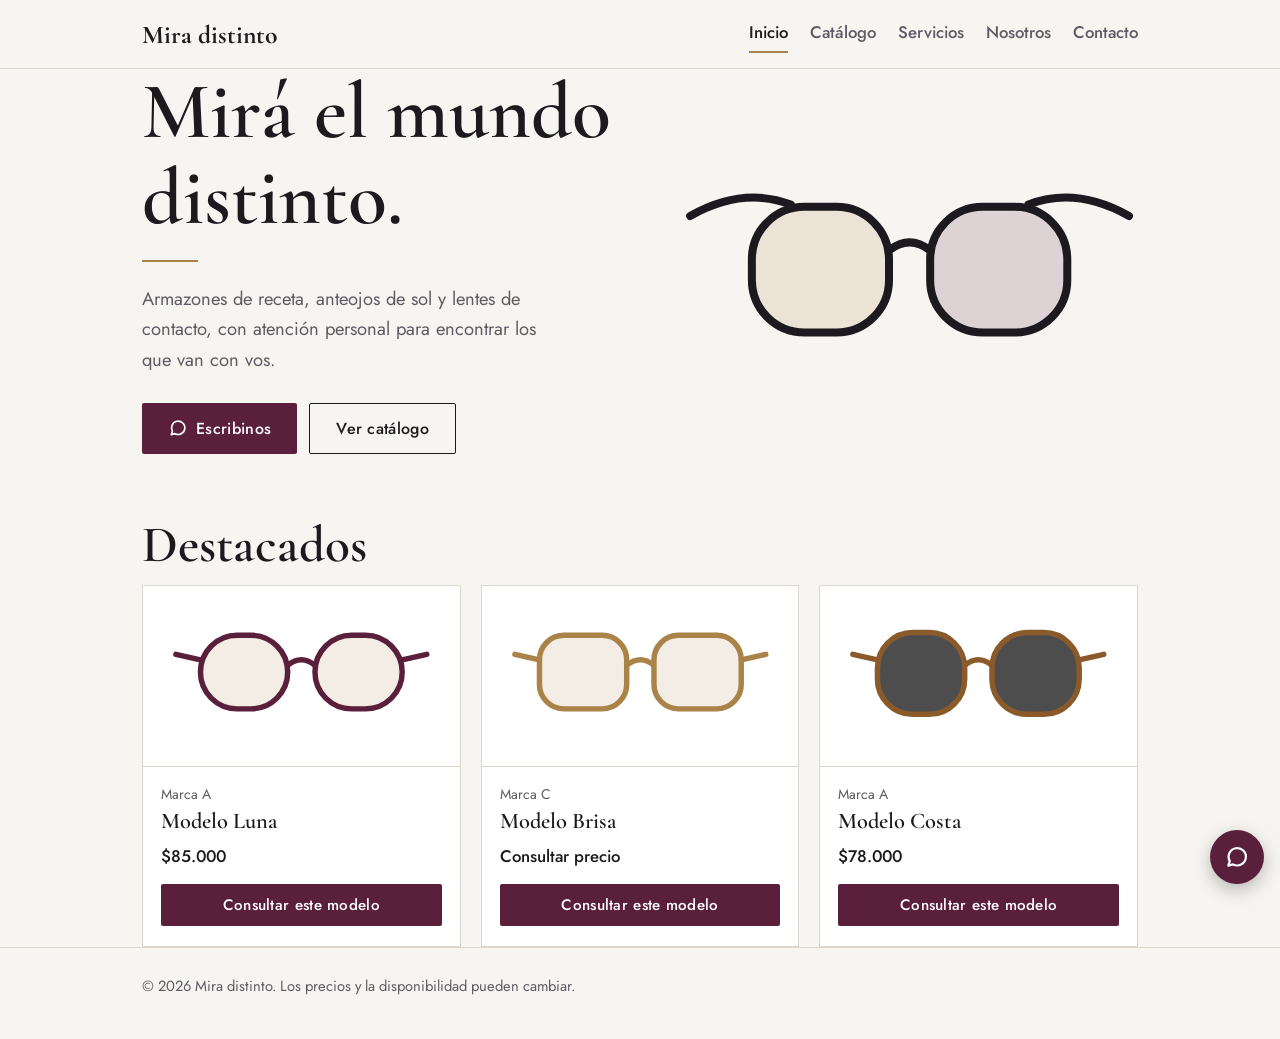
==== index.html @ 1b0a2c23 "paginas principales y estilo inicial" ====
<!DOCTYPE html>
<html lang="es-AR">
<head>
<meta charset="utf-8">
<meta name="viewport" content="width=device-width, initial-scale=1">
<title>Mira distinto | Óptica</title>
<meta name="description" content="Mira distinto: armazones de receta, anteojos de sol y lentes de contacto. Consultanos por WhatsApp.">
<link rel="preconnect" href="https://fonts.googleapis.com">
<link rel="preconnect" href="https://fonts.gstatic.com" crossorigin>
<link rel="stylesheet" href="https://fonts.googleapis.com/css2?family=Cormorant+Garamond:wght@500;600;700&family=Jost:wght@400;500;600&display=swap">
<link rel="stylesheet" href="css/estilos.css">
</head>
<body>
<header><div class="wrap">
  <!-- LOGO: poné tu archivo en img/logo.png. Si no existe, se muestra el nombre en texto. -->
  <a class="brand" href="index.html"><img src="img/logo.png" alt="Mira distinto" onerror="this.replaceWith(document.createTextNode('Mira distinto'))"></a>
  <nav aria-label="Principal"><a href="index.html" aria-current="page">Inicio</a><a href="catalogo.html">Catálogo</a><a href="servicios.html">Servicios</a><a href="nosotros.html">Nosotros</a><a href="contacto.html">Contacto</a></nav>
</div></header>

<main class="wrap">
<div class="hero">
  <div>
    <h1>Mirá el mundo distinto.</h1>
    <hr class="rule">
    <p>Armazones de receta, anteojos de sol y lentes de contacto, con atención personal para encontrar los que van con vos.</p>
    <div class="cta">
      <a class="btn" data-wa="Hola! Quisiera hacer una consulta"><span class="ico" data-icon="wsp"></span>Escribinos</a>
      <a class="btn alt" href="catalogo.html">Ver catálogo</a>
    </div>
  </div>
  <svg viewBox="0 0 400 220" role="img" aria-label="Anteojos">
    <path d="M8 70 C 40 52 70 50 96 60 M392 70 C 360 52 330 50 304 60" stroke="var(--ink)" stroke-width="7" fill="none" stroke-linecap="round"/>
    <rect x="62" y="62" width="120" height="110" rx="46" fill="var(--gold)" opacity=".16"/>
    <rect x="218" y="62" width="120" height="110" rx="46" fill="var(--accent)" opacity=".16"/>
    <path d="M182 100 Q200 86 218 100" stroke="var(--ink)" stroke-width="7" fill="none" stroke-linecap="round"/>
    <rect x="62" y="62" width="120" height="110" rx="46" fill="none" stroke="var(--ink)" stroke-width="7"/>
    <rect x="218" y="62" width="120" height="110" rx="46" fill="none" stroke="var(--ink)" stroke-width="7"/>
  </svg>
</div>
<div class="feat">
  <h2>Destacados</h2>
  <div class="grid" id="featured"></div>
</div>
</main>

<footer><div class="wrap">© 2026 Mira distinto. Los precios y la disponibilidad pueden cambiar.</div></footer>
<a class="btn wa" data-wa="Hola! Quisiera hacer una consulta" aria-label="Escribinos por WhatsApp"><span class="ico" data-icon="wsp"></span></a>

<script src="js/config.js"></script>
<script src="js/productos.js"></script>
<script src="js/app.js"></script>
</body>
</html>
---- css/estilos.css ----
/* ===== Variables (colores y tipografías: se cambian acá) ===== */
:root{--bg:#f7f5f2;--surface:#fff;--ink:#1c1a1f;--muted:#5f5a63;--line:#ddd6cc;--accent:#5a1f3a;--gold:#a98348;--on-accent:#fff;
--display:"Cormorant Garamond",Georgia,serif;--body:"Jost","Segoe UI",Arial,sans-serif;color-scheme:light}
@media (prefers-color-scheme:dark){:root{--bg:#141216;--surface:#1d1a20;--ink:#f1ede8;--muted:#a9a2ad;--line:#37313b;--accent:#d9a3ba;--gold:#c9a566;--on-accent:#141216;color-scheme:dark}}

/* ===== Base ===== */
*{box-sizing:border-box}
body{margin:0;background:var(--bg);color:var(--ink);font:400 1.05rem/1.65 var(--body)}
h1,h2,h3{font-family:var(--display);font-weight:600;line-height:1.08;margin:0}
h1{font-size:clamp(2.8rem,8vw,5rem)}
h2{font-size:clamp(2.2rem,5vw,3.2rem);margin-bottom:12px}
a{color:inherit}
:focus-visible{outline:3px solid var(--gold);outline-offset:3px}
.wrap{max-width:1040px;margin:0 auto;padding:0 22px}
main{padding:56px 0 72px}
.lead{color:var(--muted);max-width:50ch;margin:0 0 30px}
.rule{width:56px;height:2px;background:var(--gold);margin:18px 0 22px;border:0}

/* ===== Encabezado y pie ===== */
header{position:sticky;top:0;z-index:5;background:var(--bg);border-bottom:1px solid var(--line)}
header .wrap{display:flex;align-items:center;justify-content:space-between;gap:12px;min-height:68px;flex-wrap:wrap}
.brand{display:flex;align-items:center;text-decoration:none;font:700 1.6rem var(--display)}
.brand img{height:42px;width:auto;display:block}
nav{display:flex;gap:22px;flex-wrap:wrap}
nav a{text-decoration:none;color:var(--muted);font-weight:500;padding:4px 0;border-bottom:2px solid transparent}
nav a[aria-current="page"]{color:var(--ink);border-color:var(--gold)}
footer{padding:26px 0 40px;border-top:1px solid var(--line);color:var(--muted);font-size:.92rem}

/* ===== Botones e íconos ===== */
.btn{display:inline-flex;align-items:center;gap:8px;background:var(--accent);color:var(--on-accent);font:500 1rem var(--body);padding:13px 26px;border-radius:2px;text-decoration:none;border:0;cursor:pointer;letter-spacing:.02em}
.btn.alt{background:transparent;color:var(--ink);border:1px solid var(--ink)}
.ico{width:20px;height:20px;display:inline-block;flex:none}
.ico img,.ico svg{width:100%;height:100%;display:block}
.wa{position:fixed;right:16px;bottom:calc(16px + env(safe-area-inset-bottom,0px));z-index:6;box-shadow:0 6px 18px rgba(0,0,0,.25);border-radius:999px;padding:14px}
.wa .ico{width:26px;height:26px}

/* ===== Inicio ===== */
.hero{display:grid;gap:36px;align-items:center}
.hero p{color:var(--muted);max-width:36ch;font-size:1.15rem;margin:0 0 28px}
.hero svg,.hero .hero-img{width:100%;height:auto}
.cta{display:flex;gap:12px;flex-wrap:wrap}
.feat{margin-top:64px}

/* ===== Catálogo ===== */
.filters{display:flex;gap:8px;flex-wrap:wrap;margin-bottom:26px}
.filters button{font:500 .95rem var(--body);color:var(--ink);background:transparent;border:1px solid var(--line);padding:8px 18px;cursor:pointer}
.filters button[aria-pressed="true"]{background:var(--ink);color:var(--bg);border-color:var(--ink)}
.grid{display:grid;gap:20px;grid-template-columns:repeat(auto-fill,minmax(235px,1fr))}
.card{background:var(--surface);border:1px solid var(--line);display:flex;flex-direction:column}
.card .ph{padding:22px;border-bottom:1px solid var(--line)}
.card .ph svg,.card .ph img{display:block;width:100%;height:auto}
.card .in{padding:16px 18px 20px;display:flex;flex-direction:column;gap:2px;flex:1}
.card small{color:var(--muted)}
.card h3{font-size:1.4rem}
.price{font-weight:500;margin-top:auto;padding-top:8px}
.card .btn{margin-top:12px;justify-content:center;padding:10px 14px;font-size:.95rem}

/* ===== Servicios, nosotros, contacto ===== */
.svc{display:grid;gap:26px;grid-template-columns:repeat(auto-fit,minmax(230px,1fr))}
.svc div{border-top:1px solid var(--gold);padding-top:14px}
.svc h3{font-size:1.5rem;margin-bottom:6px}
.svc p{margin:0;color:var(--muted)}
.two{display:grid;gap:32px}
.slot{min-height:260px;border:1px dashed var(--line);display:grid;place-items:center;color:var(--muted);text-align:center;padding:20px}
form{display:grid;gap:14px;max-width:440px}
label{font-weight:500;font-size:.95rem}
input,textarea,select{width:100%;font:inherit;color:var(--ink);background:var(--surface);border:1px solid var(--line);padding:11px 12px;border-radius:2px}
.social{display:flex;gap:14px;margin-top:18px}
.social a{display:inline-flex;align-items:center;gap:8px;text-decoration:none}

/* ===== Pantallas grandes ===== */
@media(min-width:800px){.hero{grid-template-columns:1.1fr 1fr}.two{grid-template-columns:1fr 1fr}}
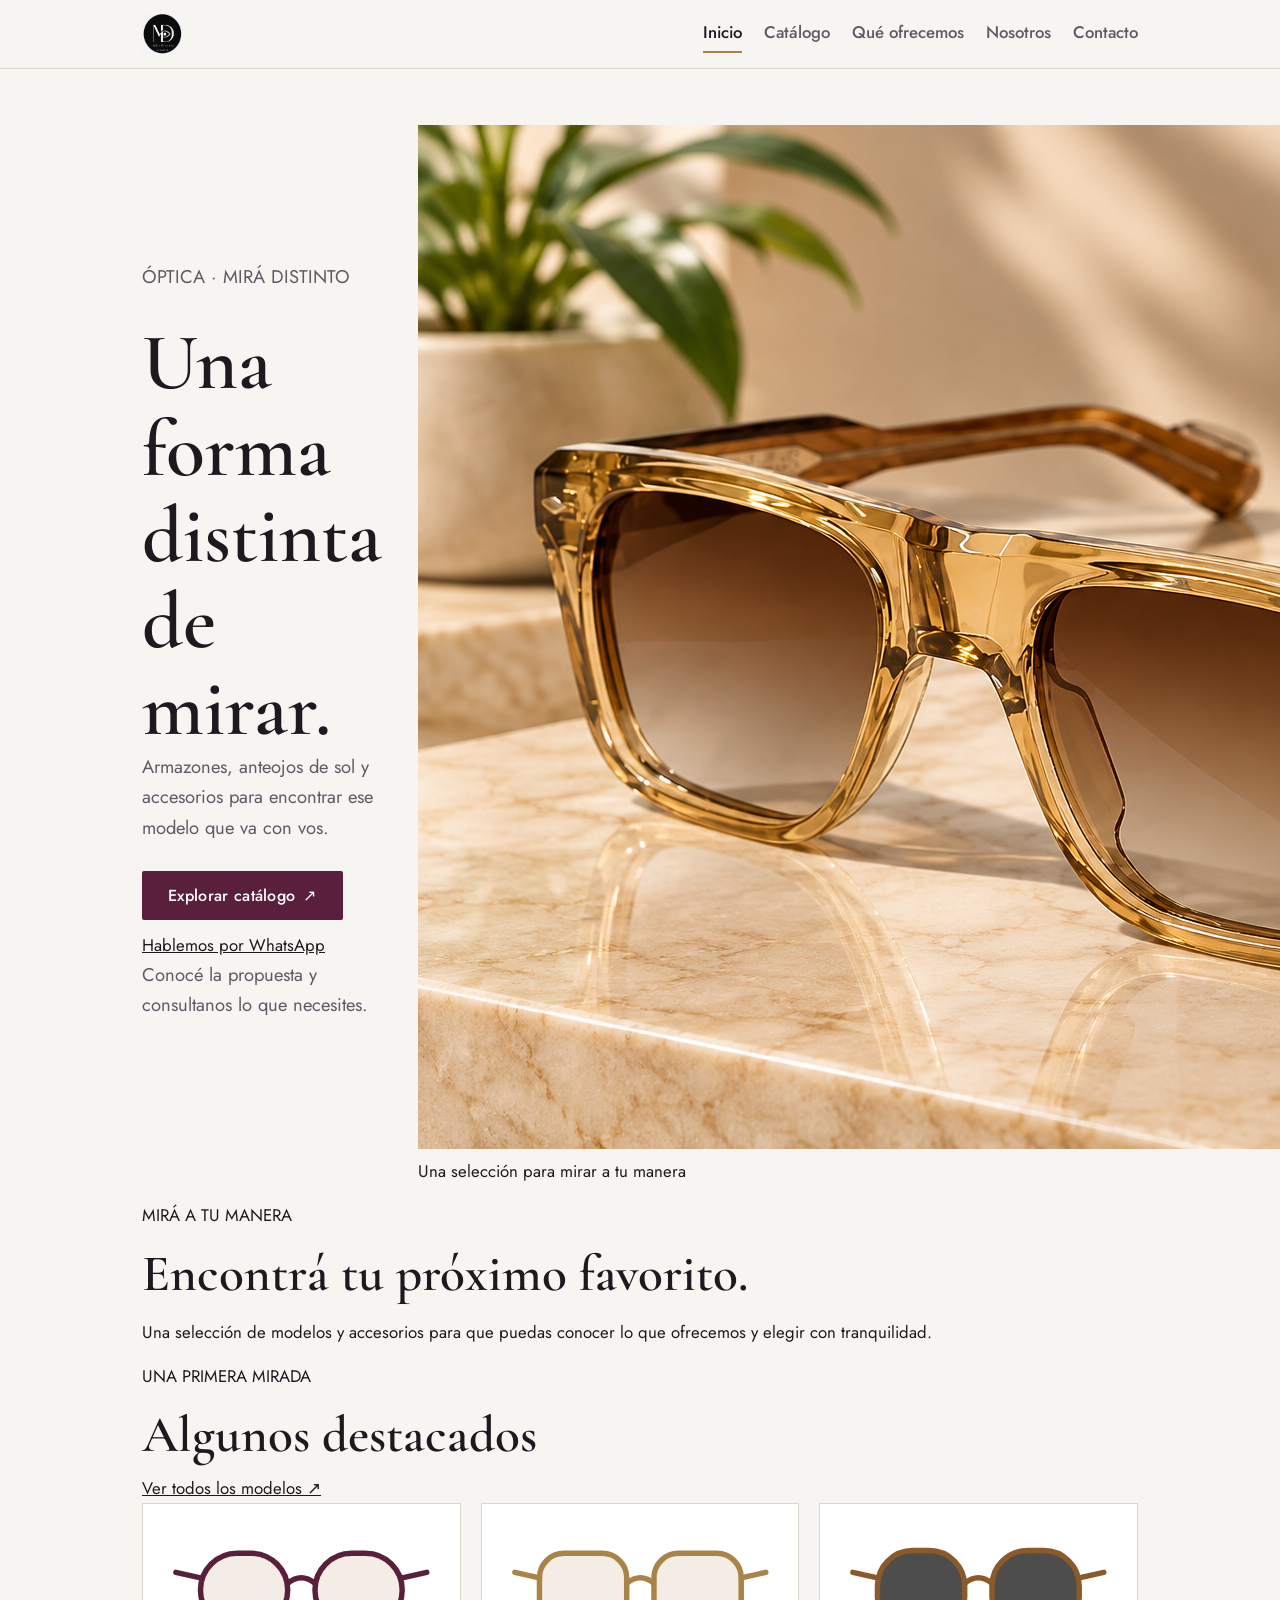
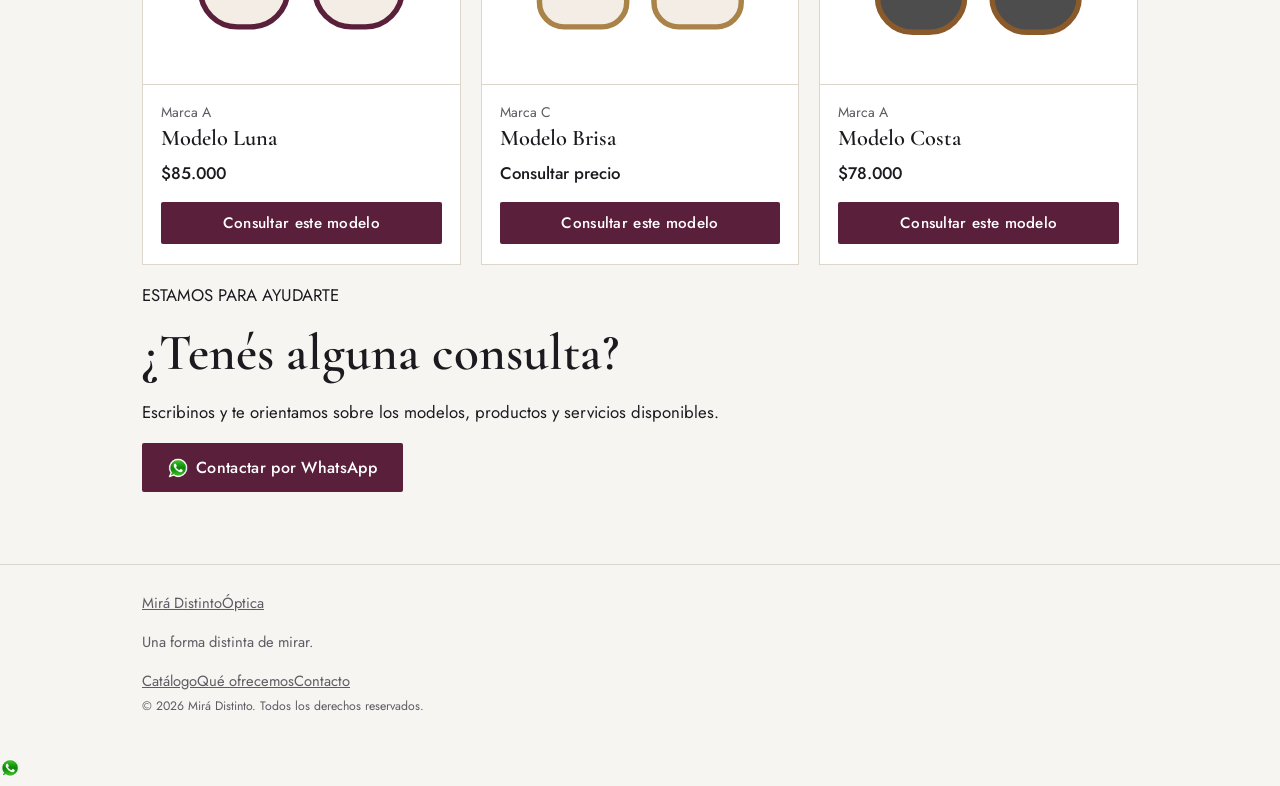
==== commit d5401d7c: "Redesign institutional presentation and catalog" ====
--- a/index.html
+++ b/index.html
@@ -1,53 +1,91 @@
 <!DOCTYPE html>
 <html lang="es-AR">
 <head>
-<meta charset="utf-8">
-<meta name="viewport" content="width=device-width, initial-scale=1">
-<title>Mira distinto | Óptica</title>
-<meta name="description" content="Mira distinto: armazones de receta, anteojos de sol y lentes de contacto. Consultanos por WhatsApp.">
-<link rel="preconnect" href="https://fonts.googleapis.com">
-<link rel="preconnect" href="https://fonts.gstatic.com" crossorigin>
-<link rel="stylesheet" href="https://fonts.googleapis.com/css2?family=Cormorant+Garamond:wght@500;600;700&family=Jost:wght@400;500;600&display=swap">
-<link rel="stylesheet" href="css/estilos.css">
+  <meta charset="utf-8">
+  <meta name="viewport" content="width=device-width, initial-scale=1">
+  <meta name="theme-color" content="#f7f4ee">
+  <title>Mirá Distinto | Óptica</title>
+  <meta name="description" content="Conocé Mirá Distinto: armazones, anteojos de sol y accesorios. Una selección para encontrar tu manera de mirar.">
+  <link rel="preconnect" href="https://fonts.googleapis.com">
+  <link rel="preconnect" href="https://fonts.gstatic.com" crossorigin>
+  <link href="https://fonts.googleapis.com/css2?family=Cormorant+Garamond:wght@500;600;700&family=Jost:wght@400;500;600;700&display=swap" rel="stylesheet">
+  <link rel="stylesheet" href="css/estilos.css">
 </head>
 <body>
-<header><div class="wrap">
-  <!-- LOGO: poné tu archivo en img/logo.png. Si no existe, se muestra el nombre en texto. -->
-  <a class="brand" href="index.html"><img src="img/logo.png" alt="Mira distinto" onerror="this.replaceWith(document.createTextNode('Mira distinto'))"></a>
-  <nav aria-label="Principal"><a href="index.html" aria-current="page">Inicio</a><a href="catalogo.html">Catálogo</a><a href="servicios.html">Servicios</a><a href="nosotros.html">Nosotros</a><a href="contacto.html">Contacto</a></nav>
-</div></header>
+<header class="site-header">
+  <div class="wrap header-inner">
+    <a class="brand" href="index.html" aria-label="Mirá Distinto, inicio">
+      <img src="img/logo.png" alt="Mirá Distinto" onerror="this.replaceWith(document.createTextNode('Mirá Distinto'))">
+    </a>
+    <nav class="main-nav" aria-label="Navegación principal">
+      <a href="index.html" aria-current="page">Inicio</a>
+      <a href="catalogo.html">Catálogo</a>
+      <a href="servicios.html">Qué ofrecemos</a>
+      <a href="nosotros.html">Nosotros</a>
+      <a href="contacto.html">Contacto</a>
+    </nav>
+  </div>
+</header>
 
-<main class="wrap">
-<div class="hero">
-  <div>
-    <h1>Mirá el mundo distinto.</h1>
-    <hr class="rule">
-    <p>Armazones de receta, anteojos de sol y lentes de contacto, con atención personal para encontrar los que van con vos.</p>
-    <div class="cta">
-      <a class="btn" data-wa="Hola! Quisiera hacer una consulta"><span class="ico" data-icon="wsp"></span>Escribinos</a>
-      <a class="btn alt" href="catalogo.html">Ver catálogo</a>
+<main>
+  <section class="wrap hero">
+    <div class="hero-copy">
+      <p class="eyebrow">ÓPTICA · MIRÁ DISTINTO</p>
+      <h1>Una forma distinta de mirar.</h1>
+      <p class="hero-text">Armazones, anteojos de sol y accesorios para encontrar ese modelo que va con vos.</p>
+      <div class="cta">
+        <a class="btn" href="catalogo.html">Explorar catálogo <span aria-hidden="true">↗</span></a>
+        <a class="text-link" data-wa="Hola, quisiera hacer una consulta a Mirá Distinto.">Hablemos por WhatsApp</a>
+      </div>
+      <p class="hero-note">Conocé la propuesta y consultanos lo que necesites.</p>
     </div>
-  </div>
-  <svg viewBox="0 0 400 220" role="img" aria-label="Anteojos">
-    <path d="M8 70 C 40 52 70 50 96 60 M392 70 C 360 52 330 50 304 60" stroke="var(--ink)" stroke-width="7" fill="none" stroke-linecap="round"/>
-    <rect x="62" y="62" width="120" height="110" rx="46" fill="var(--gold)" opacity=".16"/>
-    <rect x="218" y="62" width="120" height="110" rx="46" fill="var(--accent)" opacity=".16"/>
-    <path d="M182 100 Q200 86 218 100" stroke="var(--ink)" stroke-width="7" fill="none" stroke-linecap="round"/>
-    <rect x="62" y="62" width="120" height="110" rx="46" fill="none" stroke="var(--ink)" stroke-width="7"/>
-    <rect x="218" y="62" width="120" height="110" rx="46" fill="none" stroke="var(--ink)" stroke-width="7"/>
-  </svg>
-</div>
-<div class="feat">
-  <h2>Destacados</h2>
-  <div class="grid" id="featured"></div>
-</div>
+    <div class="hero-visual">
+      <img src="img/productos/08_anteojos_color_miel.png" alt="Anteojos de sol color miel" fetchpriority="high">
+      <span class="hero-caption">Una selección para mirar a tu manera</span>
+    </div>
+  </section>
+
+  <section class="wrap intro-strip">
+    <p class="eyebrow">MIRÁ A TU MANERA</p>
+    <h2>Encontrá tu próximo favorito.</h2>
+    <p class="section-intro">Una selección de modelos y accesorios para que puedas conocer lo que ofrecemos y elegir con tranquilidad.</p>
+  </section>
+
+  <section class="wrap section-block">
+    <div class="section-heading">
+      <div>
+        <p class="eyebrow">UNA PRIMERA MIRADA</p>
+        <h2>Algunos destacados</h2>
+      </div>
+      <a class="text-link" href="catalogo.html">Ver todos los modelos ↗</a>
+    </div>
+    <div class="grid" id="featured"></div>
+  </section>
+
+  <section class="contact-band">
+    <div class="wrap contact-band-inner">
+      <div>
+        <p class="eyebrow">ESTAMOS PARA AYUDARTE</p>
+        <h2>¿Tenés alguna consulta?</h2>
+        <p>Escribinos y te orientamos sobre los modelos, productos y servicios disponibles.</p>
+      </div>
+      <a class="btn btn-light" data-wa="Hola, quisiera hacer una consulta a Mirá Distinto."><span class="ico" data-icon="wsp"></span>Contactar por WhatsApp</a>
+    </div>
+  </section>
 </main>
 
-<footer><div class="wrap">© 2026 Mira distinto. Los precios y la disponibilidad pueden cambiar.</div></footer>
-<a class="btn wa" data-wa="Hola! Quisiera hacer una consulta" aria-label="Escribinos por WhatsApp"><span class="ico" data-icon="wsp"></span></a>
+<footer class="site-footer">
+  <div class="wrap footer-inner">
+    <a class="footer-brand" href="index.html">Mirá Distinto<span>Óptica</span></a>
+    <p>Una forma distinta de mirar.</p>
+    <div class="footer-links"><a href="catalogo.html">Catálogo</a><a href="servicios.html">Qué ofrecemos</a><a href="contacto.html">Contacto</a></div>
+    <small>© 2026 Mirá Distinto. Todos los derechos reservados.</small>
+  </div>
+</footer>
+<a class="wa-float" data-wa="Hola, quisiera hacer una consulta a Mirá Distinto." aria-label="Contactar por WhatsApp"><span class="ico" data-icon="wsp"></span></a>
 
 <script src="js/config.js"></script>
 <script src="js/productos.js"></script>
 <script src="js/app.js"></script>
 </body>
-</html>
+</html>
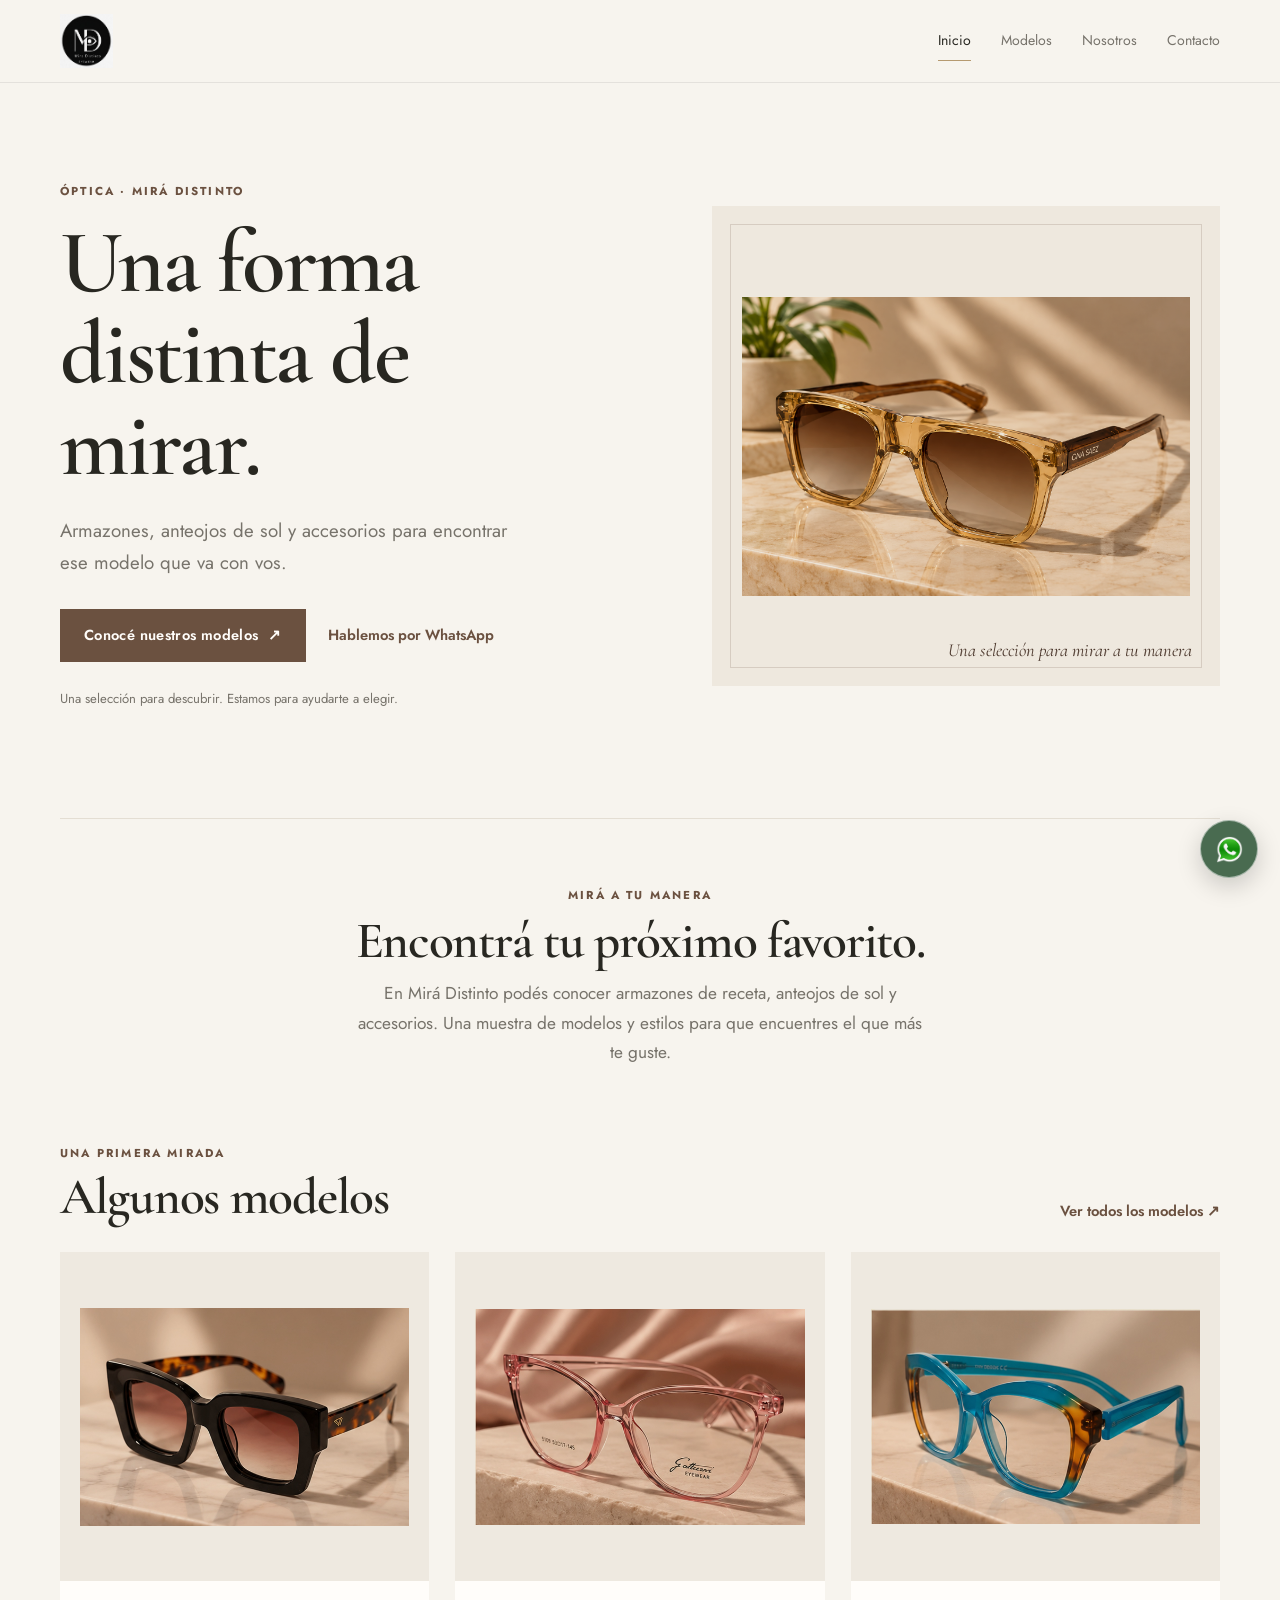
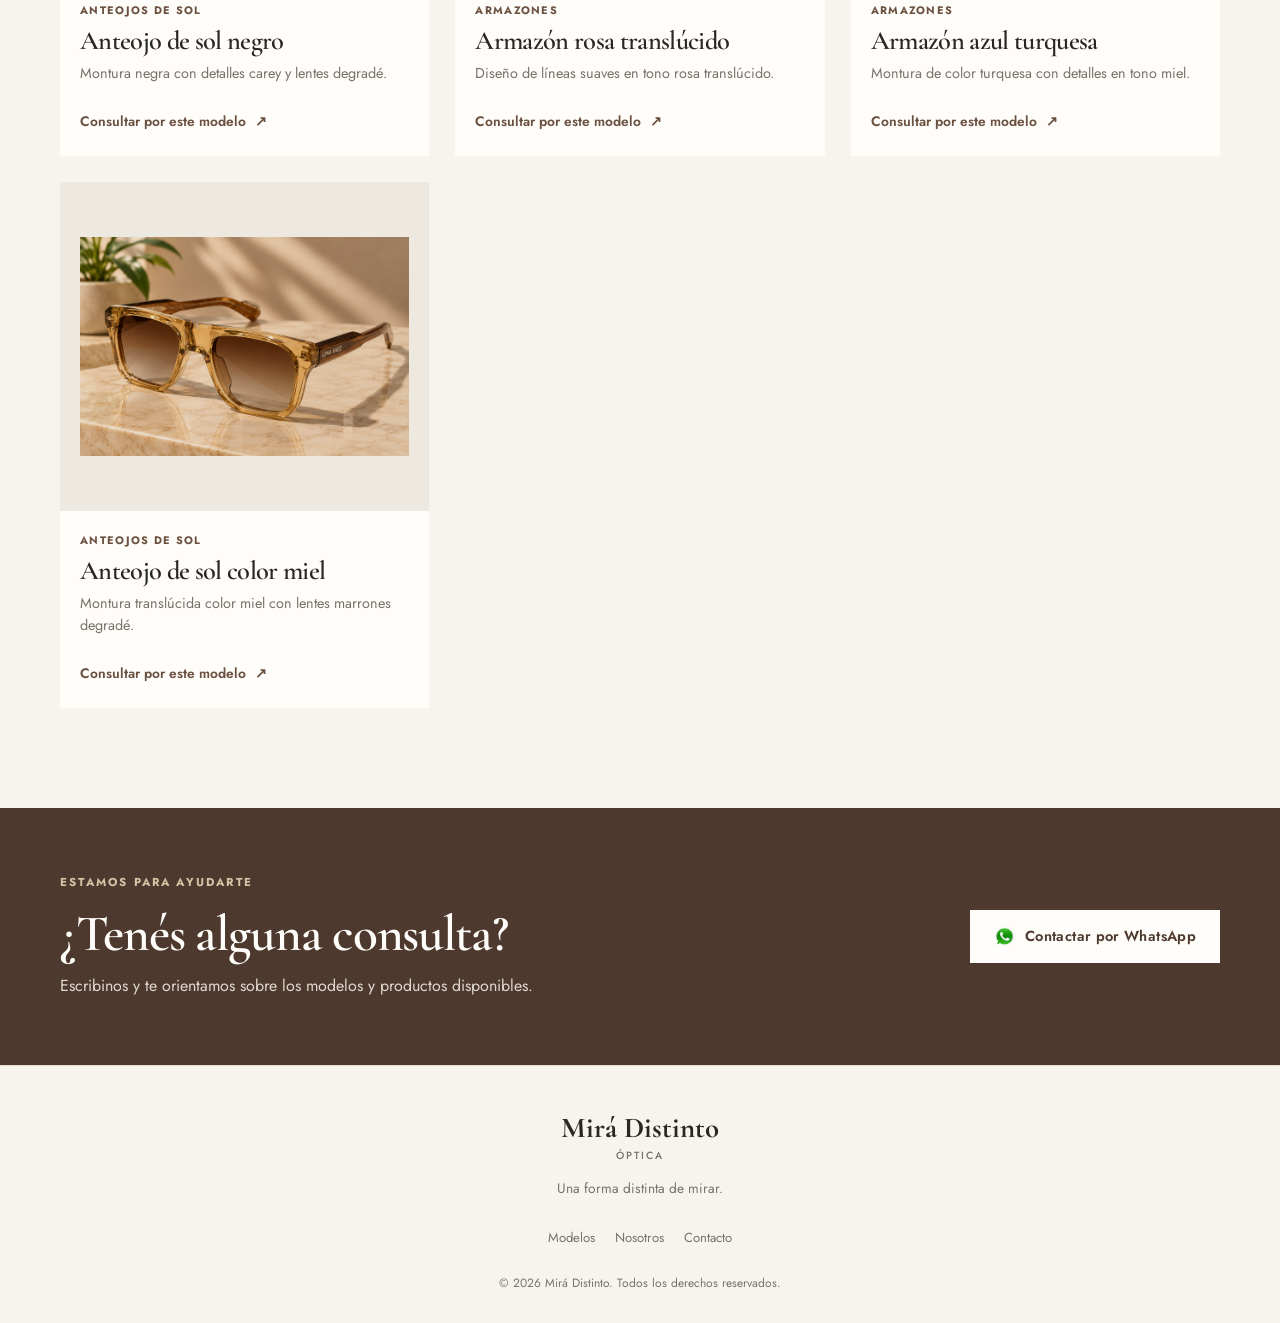
==== commit d086a6c1: "Simplify navigation and model gallery; improve SEO and mobile layout" ====
--- a/index.html
+++ b/index.html
@@ -5,7 +5,14 @@
   <meta name="viewport" content="width=device-width, initial-scale=1">
   <meta name="theme-color" content="#f7f4ee">
   <title>Mirá Distinto | Óptica</title>
-  <meta name="description" content="Conocé Mirá Distinto: armazones, anteojos de sol y accesorios. Una selección para encontrar tu manera de mirar.">
+  <meta name="description" content="Conocé Mirá Distinto: armazones de receta, anteojos de sol y accesorios. Descubrí nuestros modelos y consultanos por WhatsApp.">
+  <meta property="og:type" content="website">
+  <meta property="og:site_name" content="Mirá Distinto">
+  <meta property="og:title" content="Mirá Distinto | Óptica">
+  <meta property="og:description" content="Una forma distinta de mirar. Conocé nuestros modelos y encontrá el que va con vos.">
+  <meta property="og:image" content="img/logo.png">
+  <meta name="twitter:card" content="summary">
+  <link rel="icon" type="image/png" href="img/logo.png">
   <link rel="preconnect" href="https://fonts.googleapis.com">
   <link rel="preconnect" href="https://fonts.gstatic.com" crossorigin>
   <link href="https://fonts.googleapis.com/css2?family=Cormorant+Garamond:wght@500;600;700&family=Jost:wght@400;500;600;700&display=swap" rel="stylesheet">
@@ -19,8 +26,7 @@
     </a>
     <nav class="main-nav" aria-label="Navegación principal">
       <a href="index.html" aria-current="page">Inicio</a>
-      <a href="catalogo.html">Catálogo</a>
-      <a href="servicios.html">Qué ofrecemos</a>
+      <a href="catalogo.html">Modelos</a>
       <a href="nosotros.html">Nosotros</a>
       <a href="contacto.html">Contacto</a>
     </nav>
@@ -34,10 +40,10 @@
       <h1>Una forma distinta de mirar.</h1>
       <p class="hero-text">Armazones, anteojos de sol y accesorios para encontrar ese modelo que va con vos.</p>
       <div class="cta">
-        <a class="btn" href="catalogo.html">Explorar catálogo <span aria-hidden="true">↗</span></a>
+        <a class="btn" href="catalogo.html">Conocé nuestros modelos <span aria-hidden="true">↗</span></a>
         <a class="text-link" data-wa="Hola, quisiera hacer una consulta a Mirá Distinto.">Hablemos por WhatsApp</a>
       </div>
-      <p class="hero-note">Conocé la propuesta y consultanos lo que necesites.</p>
+      <p class="hero-note">Una selección para descubrir. Estamos para ayudarte a elegir.</p>
     </div>
     <div class="hero-visual">
       <img src="img/productos/08_anteojos_color_miel.png" alt="Anteojos de sol color miel" fetchpriority="high">
@@ -48,14 +54,14 @@
   <section class="wrap intro-strip">
     <p class="eyebrow">MIRÁ A TU MANERA</p>
     <h2>Encontrá tu próximo favorito.</h2>
-    <p class="section-intro">Una selección de modelos y accesorios para que puedas conocer lo que ofrecemos y elegir con tranquilidad.</p>
+    <p class="section-intro">En Mirá Distinto podés conocer armazones de receta, anteojos de sol y accesorios. Una muestra de modelos y estilos para que encuentres el que más te guste.</p>
   </section>
 
   <section class="wrap section-block">
     <div class="section-heading">
       <div>
         <p class="eyebrow">UNA PRIMERA MIRADA</p>
-        <h2>Algunos destacados</h2>
+        <h2>Algunos modelos</h2>
       </div>
       <a class="text-link" href="catalogo.html">Ver todos los modelos ↗</a>
     </div>
@@ -67,7 +73,7 @@
       <div>
         <p class="eyebrow">ESTAMOS PARA AYUDARTE</p>
         <h2>¿Tenés alguna consulta?</h2>
-        <p>Escribinos y te orientamos sobre los modelos, productos y servicios disponibles.</p>
+        <p>Escribinos y te orientamos sobre los modelos y productos disponibles.</p>
       </div>
       <a class="btn btn-light" data-wa="Hola, quisiera hacer una consulta a Mirá Distinto."><span class="ico" data-icon="wsp"></span>Contactar por WhatsApp</a>
     </div>
@@ -78,7 +84,7 @@
   <div class="wrap footer-inner">
     <a class="footer-brand" href="index.html">Mirá Distinto<span>Óptica</span></a>
     <p>Una forma distinta de mirar.</p>
-    <div class="footer-links"><a href="catalogo.html">Catálogo</a><a href="servicios.html">Qué ofrecemos</a><a href="contacto.html">Contacto</a></div>
+    <div class="footer-links"><a href="catalogo.html">Modelos</a><a href="nosotros.html">Nosotros</a><a href="contacto.html">Contacto</a></div>
     <small>© 2026 Mirá Distinto. Todos los derechos reservados.</small>
   </div>
 </footer>
--- a/css/estilos.css
+++ b/css/estilos.css
@@ -1,72 +1,591 @@
-/* ===== Variables (colores y tipografías: se cambian acá) ===== */
-:root{--bg:#f7f5f2;--surface:#fff;--ink:#1c1a1f;--muted:#5f5a63;--line:#ddd6cc;--accent:#5a1f3a;--gold:#a98348;--on-accent:#fff;
---display:"Cormorant Garamond",Georgia,serif;--body:"Jost","Segoe UI",Arial,sans-serif;color-scheme:light}
-@media (prefers-color-scheme:dark){:root{--bg:#141216;--surface:#1d1a20;--ink:#f1ede8;--muted:#a9a2ad;--line:#37313b;--accent:#d9a3ba;--gold:#c9a566;--on-accent:#141216;color-scheme:dark}}
-
-/* ===== Base ===== */
-*{box-sizing:border-box}
-body{margin:0;background:var(--bg);color:var(--ink);font:400 1.05rem/1.65 var(--body)}
-h1,h2,h3{font-family:var(--display);font-weight:600;line-height:1.08;margin:0}
-h1{font-size:clamp(2.8rem,8vw,5rem)}
-h2{font-size:clamp(2.2rem,5vw,3.2rem);margin-bottom:12px}
-a{color:inherit}
-:focus-visible{outline:3px solid var(--gold);outline-offset:3px}
-.wrap{max-width:1040px;margin:0 auto;padding:0 22px}
-main{padding:56px 0 72px}
-.lead{color:var(--muted);max-width:50ch;margin:0 0 30px}
-.rule{width:56px;height:2px;background:var(--gold);margin:18px 0 22px;border:0}
-
-/* ===== Encabezado y pie ===== */
-header{position:sticky;top:0;z-index:5;background:var(--bg);border-bottom:1px solid var(--line)}
-header .wrap{display:flex;align-items:center;justify-content:space-between;gap:12px;min-height:68px;flex-wrap:wrap}
-.brand{display:flex;align-items:center;text-decoration:none;font:700 1.6rem var(--display)}
-.brand img{height:42px;width:auto;display:block}
-nav{display:flex;gap:22px;flex-wrap:wrap}
-nav a{text-decoration:none;color:var(--muted);font-weight:500;padding:4px 0;border-bottom:2px solid transparent}
-nav a[aria-current="page"]{color:var(--ink);border-color:var(--gold)}
-footer{padding:26px 0 40px;border-top:1px solid var(--line);color:var(--muted);font-size:.92rem}
-
-/* ===== Botones e íconos ===== */
-.btn{display:inline-flex;align-items:center;gap:8px;background:var(--accent);color:var(--on-accent);font:500 1rem var(--body);padding:13px 26px;border-radius:2px;text-decoration:none;border:0;cursor:pointer;letter-spacing:.02em}
-.btn.alt{background:transparent;color:var(--ink);border:1px solid var(--ink)}
-.ico{width:20px;height:20px;display:inline-block;flex:none}
-.ico img,.ico svg{width:100%;height:100%;display:block}
-.wa{position:fixed;right:16px;bottom:calc(16px + env(safe-area-inset-bottom,0px));z-index:6;box-shadow:0 6px 18px rgba(0,0,0,.25);border-radius:999px;padding:14px}
-.wa .ico{width:26px;height:26px}
-
-/* ===== Inicio ===== */
-.hero{display:grid;gap:36px;align-items:center}
-.hero p{color:var(--muted);max-width:36ch;font-size:1.15rem;margin:0 0 28px}
-.hero svg,.hero .hero-img{width:100%;height:auto}
-.cta{display:flex;gap:12px;flex-wrap:wrap}
-.feat{margin-top:64px}
-
-/* ===== Catálogo ===== */
-.filters{display:flex;gap:8px;flex-wrap:wrap;margin-bottom:26px}
-.filters button{font:500 .95rem var(--body);color:var(--ink);background:transparent;border:1px solid var(--line);padding:8px 18px;cursor:pointer}
-.filters button[aria-pressed="true"]{background:var(--ink);color:var(--bg);border-color:var(--ink)}
-.grid{display:grid;gap:20px;grid-template-columns:repeat(auto-fill,minmax(235px,1fr))}
-.card{background:var(--surface);border:1px solid var(--line);display:flex;flex-direction:column}
-.card .ph{padding:22px;border-bottom:1px solid var(--line)}
-.card .ph svg,.card .ph img{display:block;width:100%;height:auto}
-.card .in{padding:16px 18px 20px;display:flex;flex-direction:column;gap:2px;flex:1}
-.card small{color:var(--muted)}
-.card h3{font-size:1.4rem}
-.price{font-weight:500;margin-top:auto;padding-top:8px}
-.card .btn{margin-top:12px;justify-content:center;padding:10px 14px;font-size:.95rem}
-
-/* ===== Servicios, nosotros, contacto ===== */
-.svc{display:grid;gap:26px;grid-template-columns:repeat(auto-fit,minmax(230px,1fr))}
-.svc div{border-top:1px solid var(--gold);padding-top:14px}
-.svc h3{font-size:1.5rem;margin-bottom:6px}
-.svc p{margin:0;color:var(--muted)}
-.two{display:grid;gap:32px}
-.slot{min-height:260px;border:1px dashed var(--line);display:grid;place-items:center;color:var(--muted);text-align:center;padding:20px}
-form{display:grid;gap:14px;max-width:440px}
-label{font-weight:500;font-size:.95rem}
-input,textarea,select{width:100%;font:inherit;color:var(--ink);background:var(--surface);border:1px solid var(--line);padding:11px 12px;border-radius:2px}
-.social{display:flex;gap:14px;margin-top:18px}
-.social a{display:inline-flex;align-items:center;gap:8px;text-decoration:none}
-
-/* ===== Pantallas grandes ===== */
-@media(min-width:800px){.hero{grid-template-columns:1.1fr 1fr}.two{grid-template-columns:1fr 1fr}}
+/* =====================================================
+   MIRÁ DISTINTO · Identidad visual
+   Paleta cálida, editorial y luminosa.
+   ===================================================== */
+
+:root {
+  --bg: #f7f4ee;
+  --surface: #fffdfa;
+  --surface-soft: #eee8de;
+  --ink: #282721;
+  --muted: #77736b;
+  --line: #e4ded3;
+  --accent: #6b5140;
+  --accent-dark: #4d392e;
+  --gold: #b69a70;
+  --white: #fffdfa;
+  --display: "Cormorant Garamond", Georgia, serif;
+  --body: "Jost", "Segoe UI", Arial, sans-serif;
+  color-scheme: light;
+}
+
+* { box-sizing: border-box; }
+
+html { scroll-behavior: smooth; }
+
+body {
+  margin: 0;
+  background: var(--bg);
+  color: var(--ink);
+  font: 400 1rem/1.7 var(--body);
+}
+
+img { max-width: 100%; }
+
+a { color: inherit; }
+
+button, input, textarea, select { font: inherit; }
+
+:focus-visible {
+  outline: 3px solid var(--gold);
+  outline-offset: 4px;
+}
+
+.wrap {
+  width: min(1160px, calc(100% - 48px));
+  margin-inline: auto;
+}
+
+h1, h2, h3, p { margin-top: 0; }
+
+h1, h2, h3 {
+  font-family: var(--display);
+  font-weight: 600;
+  line-height: 1.02;
+  letter-spacing: -.025em;
+}
+
+h1 { font-size: clamp(3.3rem, 7vw, 6.2rem); }
+h2 { font-size: clamp(2.5rem, 4vw, 4rem); }
+h3 { font-size: 1.8rem; }
+
+.eyebrow {
+  margin-bottom: 18px;
+  color: var(--accent);
+  font-size: .72rem;
+  font-weight: 700;
+  letter-spacing: .19em;
+  line-height: 1.4;
+}
+
+.section-intro {
+  max-width: 58ch;
+  color: var(--muted);
+  font-size: 1.08rem;
+}
+
+/* Encabezado */
+.site-header {
+  position: sticky;
+  top: 0;
+  z-index: 20;
+  border-bottom: 1px solid rgba(40, 39, 33, .09);
+  background: rgba(247, 244, 238, .94);
+  backdrop-filter: blur(16px);
+}
+
+.header-inner {
+  min-height: 82px;
+  display: flex;
+  align-items: center;
+  justify-content: space-between;
+  gap: 28px;
+}
+
+.brand {
+  display: inline-flex;
+  align-items: center;
+  flex: 0 0 auto;
+  color: var(--ink);
+  font: 700 1.7rem/1 var(--display);
+  text-decoration: none;
+}
+
+.brand img {
+  display: block;
+  width: auto;
+  max-width: 190px;
+  max-height: 54px;
+  object-fit: contain;
+}
+
+.main-nav {
+  display: flex;
+  align-items: center;
+  justify-content: flex-end;
+  gap: clamp(14px, 2.4vw, 30px);
+}
+
+.main-nav a {
+  padding: 8px 0;
+  border-bottom: 1px solid transparent;
+  color: var(--muted);
+  font-size: .88rem;
+  text-decoration: none;
+  transition: color .2s ease, border-color .2s ease;
+}
+
+.main-nav a:hover,
+.main-nav a[aria-current="page"] {
+  border-color: var(--gold);
+  color: var(--ink);
+}
+
+/* Botones y enlaces */
+.btn {
+  display: inline-flex;
+  min-height: 50px;
+  align-items: center;
+  justify-content: center;
+  gap: 10px;
+  padding: 13px 23px;
+  border: 1px solid var(--accent);
+  background: var(--accent);
+  color: var(--white);
+  font-size: .91rem;
+  font-weight: 600;
+  letter-spacing: .025em;
+  text-decoration: none;
+  transition: background .2s ease, transform .2s ease;
+}
+
+.btn:hover {
+  transform: translateY(-2px);
+  background: var(--accent-dark);
+}
+
+.text-link {
+  display: inline-flex;
+  align-items: center;
+  gap: 8px;
+  border: 0;
+  background: none;
+  color: var(--accent);
+  font-size: .92rem;
+  font-weight: 600;
+  text-decoration: none;
+  cursor: pointer;
+}
+
+.text-link:hover { color: var(--ink); }
+
+.ico {
+  display: inline-flex;
+  width: 21px;
+  height: 21px;
+  align-items: center;
+  justify-content: center;
+  flex: 0 0 auto;
+}
+
+.ico img, .ico svg { display: block; width: 100%; height: 100%; object-fit: contain; }
+
+/* Portada */
+.hero {
+  min-height: 650px;
+  display: grid;
+  grid-template-columns: 1fr .92fr;
+  align-items: center;
+  gap: clamp(42px, 8vw, 100px);
+  padding-block: 76px 84px;
+}
+
+.hero-copy { padding-block: 24px; }
+
+.hero h1 { max-width: 650px; margin-bottom: 24px; }
+
+.hero-text {
+  max-width: 460px;
+  margin-bottom: 30px;
+  color: var(--muted);
+  font-size: 1.17rem;
+}
+
+.cta { display: flex; align-items: center; flex-wrap: wrap; gap: 22px; }
+.hero-note { margin: 26px 0 0; color: var(--muted); font-size: .82rem; }
+
+.hero-visual {
+  position: relative;
+  min-height: 480px;
+  display: flex;
+  align-items: center;
+  justify-content: center;
+  padding: 30px;
+  background: var(--surface-soft);
+}
+
+.hero-visual::before {
+  position: absolute;
+  inset: 18px;
+  border: 1px solid rgba(107, 81, 64, .18);
+  content: "";
+  pointer-events: none;
+}
+
+.hero-visual img {
+  position: relative;
+  z-index: 1;
+  display: block;
+  width: 100%;
+  height: 420px;
+  object-fit: contain;
+  mix-blend-mode: multiply;
+}
+
+.hero-caption {
+  position: absolute;
+  right: 28px;
+  bottom: 25px;
+  z-index: 2;
+  color: var(--accent-dark);
+  font: italic 1.15rem var(--display);
+}
+
+.intro-strip {
+  padding-block: 68px 78px;
+  border-top: 1px solid var(--line);
+  text-align: center;
+}
+
+.intro-strip .eyebrow { margin-bottom: 12px; }
+.intro-strip h2 { margin-bottom: 12px; }
+.intro-strip .section-intro { margin: 0 auto; }
+
+.section-block { padding-bottom: 100px; }
+
+.section-heading {
+  display: flex;
+  align-items: end;
+  justify-content: space-between;
+  gap: 24px;
+  margin-bottom: 28px;
+}
+
+.section-heading .eyebrow { margin-bottom: 10px; }
+.section-heading h2 { margin-bottom: 0; }
+
+/* Tarjetas de productos */
+.grid {
+  display: grid;
+  grid-template-columns: repeat(3, minmax(0, 1fr));
+  gap: 26px;
+}
+
+.product-card {
+  min-width: 0;
+  display: flex;
+  flex-direction: column;
+  background: var(--surface);
+}
+
+.product-photo {
+  position: relative;
+  display: grid;
+  aspect-ratio: 1.12 / 1;
+  place-items: center;
+  overflow: hidden;
+  padding: 20px;
+  background: #eee9e0;
+}
+
+.product-photo img {
+  display: block;
+  width: 100%;
+  height: 100%;
+  object-fit: contain;
+  mix-blend-mode: multiply;
+  transition: transform .45s ease;
+}
+
+.product-card:hover .product-photo img { transform: scale(1.035); }
+
+.product-info {
+  display: flex;
+  flex: 1;
+  flex-direction: column;
+  align-items: flex-start;
+  padding: 20px 20px 22px;
+}
+
+.product-category {
+  margin-bottom: 8px;
+  color: var(--accent);
+  font-size: .68rem;
+  font-weight: 700;
+  letter-spacing: .12em;
+  text-transform: uppercase;
+}
+
+.product-info h3 { margin-bottom: 7px; font-size: 1.65rem; }
+
+.product-info p {
+  margin-bottom: 18px;
+  color: var(--muted);
+  font-size: .9rem;
+  line-height: 1.55;
+}
+
+.product-link {
+  display: inline-flex;
+  align-items: center;
+  gap: 9px;
+  margin-top: auto;
+  padding-top: 8px;
+  color: var(--accent);
+  font-size: .86rem;
+  font-weight: 600;
+  text-decoration: none;
+}
+
+.product-link:hover { color: var(--ink); }
+
+.contact-band {
+  padding-block: 66px;
+  background: var(--accent-dark);
+  color: var(--white);
+}
+
+.contact-band-inner {
+  display: flex;
+  align-items: center;
+  justify-content: space-between;
+  gap: 40px;
+}
+
+.contact-band .eyebrow { color: #d7c2a5; }
+.contact-band h2 { margin-bottom: 12px; }
+.contact-band p:not(.eyebrow) { max-width: 54ch; margin-bottom: 0; color: #e1d8ce; }
+.btn-light { flex: 0 0 auto; border-color: var(--white); background: var(--white); color: var(--accent-dark); }
+.btn-light:hover { background: #e9dfd1; }
+
+/* Páginas internas */
+.page-main { min-height: 65vh; padding-block: 74px 100px; }
+
+.page-heading { max-width: 720px; margin-bottom: 52px; }
+.page-heading h1 { margin-bottom: 18px; }
+
+.catalog-toolbar {
+  display: flex;
+  align-items: center;
+  justify-content: space-between;
+  gap: 20px;
+  margin-bottom: 25px;
+  padding-block: 16px;
+  border-top: 1px solid var(--line);
+  border-bottom: 1px solid var(--line);
+}
+
+.catalog-label { color: var(--muted); font-size: .84rem; }
+
+.filters { display: flex; flex-wrap: wrap; gap: 8px; }
+
+.filters button {
+  padding: 8px 15px;
+  border: 1px solid var(--line);
+  background: transparent;
+  color: var(--muted);
+  font-size: .83rem;
+  cursor: pointer;
+  transition: all .2s ease;
+}
+
+.filters button:hover,
+.filters button[aria-pressed="true"] {
+  border-color: var(--accent);
+  background: var(--accent);
+  color: var(--white);
+}
+
+.catalog-grid { row-gap: 34px; }
+.catalog-note { margin: 32px 0 0; color: var(--muted); font-size: .82rem; }
+
+/* Qué ofrecemos */
+.offer-grid {
+  display: grid;
+  grid-template-columns: repeat(3, minmax(0, 1fr));
+  gap: 22px;
+}
+
+.offer-card {
+  min-height: 290px;
+  display: flex;
+  flex-direction: column;
+  align-items: flex-start;
+  padding: 28px;
+  border-top: 2px solid var(--gold);
+  background: var(--surface);
+}
+
+.offer-number { margin-bottom: 40px; color: var(--gold); font: 600 1.15rem var(--display); }
+.offer-card h2 { margin-bottom: 12px; font-size: 2.3rem; }
+.offer-card p { color: var(--muted); font-size: .93rem; }
+.offer-card .text-link { margin-top: auto; }
+
+.soft-panel {
+  display: flex;
+  align-items: center;
+  justify-content: space-between;
+  gap: 32px;
+  margin-top: 64px;
+  padding: 38px;
+  background: var(--surface-soft);
+}
+.soft-panel .eyebrow { margin-bottom: 10px; }
+.soft-panel h2 { max-width: 620px; margin-bottom: 0; font-size: clamp(2rem, 4vw, 3rem); }
+
+/* Nosotros */
+.about-layout {
+  display: grid;
+  grid-template-columns: 1fr .9fr;
+  align-items: center;
+  gap: clamp(42px, 8vw, 100px);
+}
+
+.about-copy h1 { margin-bottom: 22px; }
+.about-copy p:not(.eyebrow) { color: var(--muted); }
+.about-copy .about-lead { color: var(--ink) !important; font: 600 1.45rem/1.25 var(--display); }
+.about-copy .btn { margin-top: 14px; }
+
+.about-image {
+  position: relative;
+  padding: 22px 22px 62px;
+  background: var(--surface-soft);
+}
+
+.about-image img {
+  display: block;
+  width: 100%;
+  aspect-ratio: 4 / 5;
+  object-fit: contain;
+  mix-blend-mode: multiply;
+}
+
+.about-image span {
+  position: absolute;
+  right: 26px;
+  bottom: 22px;
+  color: var(--accent);
+  font: italic 1.2rem var(--display);
+}
+
+/* Contacto */
+.contact-layout {
+  display: grid;
+  grid-template-columns: 1fr .8fr;
+  align-items: center;
+  gap: clamp(38px, 8vw, 100px);
+}
+
+.contact-layout h1 { margin-bottom: 18px; }
+.contact-main-btn { margin-top: 12px; }
+.contact-phone { margin-top: 14px; color: var(--muted); font-size: .9rem; }
+
+.contact-card {
+  padding: 34px;
+  background: var(--surface);
+}
+
+.social-link {
+  display: flex;
+  align-items: center;
+  gap: 14px;
+  text-decoration: none;
+}
+
+.social-link .ico { width: 28px; height: 28px; color: var(--accent); }
+.social-link strong, .social-link small { display: block; }
+.social-link small { color: var(--muted); font-size: .82rem; }
+.social-link > span:nth-child(2) { flex: 1; }
+.contact-divider { height: 1px; margin: 28px 0; background: var(--line); }
+.contact-card h2 { margin-bottom: 10px; font-size: 2.1rem; }
+.contact-card p:not(.eyebrow) { color: var(--muted); font-size: .92rem; }
+
+/* Pie y acceso rápido */
+.site-footer {
+  padding-block: 48px 30px;
+  border-top: 1px solid var(--line);
+}
+
+.footer-inner { display: flex; flex-direction: column; align-items: center; text-align: center; }
+.footer-brand { color: var(--ink); font: 700 1.8rem/1 var(--display); text-decoration: none; }
+.footer-brand span { display: block; margin-top: 5px; color: var(--muted); font: 500 .65rem var(--body); letter-spacing: .2em; text-transform: uppercase; }
+.footer-inner > p { margin: 14px 0; color: var(--muted); font-size: .86rem; }
+.footer-links { display: flex; flex-wrap: wrap; justify-content: center; gap: 20px; margin: 12px 0 24px; }
+.footer-links a { color: var(--muted); font-size: .82rem; text-decoration: none; }
+.footer-links a:hover { color: var(--ink); }
+.footer-inner small { color: var(--muted); font-size: .75rem; }
+
+.wa-float {
+  position: fixed;
+  right: 22px;
+  bottom: calc(22px + env(safe-area-inset-bottom, 0px));
+  z-index: 30;
+  display: grid;
+  width: 58px;
+  height: 58px;
+  place-items: center;
+  border: 1px solid rgba(255,255,255,.5);
+  border-radius: 50%;
+  background: #496b50;
+  color: white;
+  box-shadow: 0 8px 24px rgba(0,0,0,.18);
+  text-decoration: none;
+  transition: transform .2s ease;
+}
+
+.wa-float:hover { transform: translateY(-3px); }
+.wa-float .ico { width: 27px; height: 27px; }
+
+/* Adaptación a pantallas */
+@media (max-width: 900px) {
+  .header-inner { min-height: 76px; }
+  .hero { min-height: 0; grid-template-columns: 1fr .9fr; gap: 36px; padding-block: 60px; }
+  .hero-visual { min-height: 390px; padding: 20px; }
+  .hero-visual img { height: 340px; }
+  .grid { grid-template-columns: repeat(2, minmax(0, 1fr)); }
+  .offer-grid { grid-template-columns: 1fr 1fr; }
+}
+
+@media (max-width: 680px) {
+  .wrap { width: min(100% - 34px, 560px); }
+  .header-inner { min-height: auto; flex-direction: column; align-items: flex-start; gap: 8px; padding-block: 15px 10px; }
+  .brand img { max-height: 44px; }
+  .main-nav { width: 100%; justify-content: flex-start; gap: 8px 20px; overflow-x: auto; }
+  .main-nav a { flex: 0 0 auto; font-size: .82rem; }
+  h1 { font-size: clamp(3rem, 14vw, 4.4rem); }
+  h2 { font-size: clamp(2.4rem, 10vw, 3.2rem); }
+  .hero { grid-template-columns: 1fr; gap: 30px; padding-block: 56px 52px; }
+  .hero-visual { min-height: 310px; }
+  .hero-visual img { height: 290px; }
+  .hero-caption { right: 20px; bottom: 17px; font-size: 1rem; }
+  .intro-strip { padding-block: 52px; }
+  .section-block { padding-bottom: 64px; }
+  .section-heading { align-items: flex-start; flex-direction: column; gap: 12px; }
+  .grid { grid-template-columns: 1fr 1fr; gap: 13px; }
+  .product-photo { aspect-ratio: 1 / 1; padding: 10px; }
+  .product-info { padding: 13px 12px 15px; }
+  .product-info h3 { font-size: 1.35rem; }
+  .product-info p { font-size: .8rem; }
+  .product-link { font-size: .78rem; }
+  .product-category { font-size: .58rem; }
+  .contact-band-inner { align-items: flex-start; flex-direction: column; gap: 24px; }
+  .page-main { padding-block: 54px 70px; }
+  .page-heading { margin-bottom: 34px; }
+  .catalog-toolbar { align-items: flex-start; flex-direction: column; gap: 12px; }
+  .filters { gap: 6px; }
+  .filters button { padding: 7px 11px; font-size: .78rem; }
+  .offer-grid { grid-template-columns: 1fr; gap: 14px; }
+  .offer-card { min-height: 230px; }
+  .offer-number { margin-bottom: 22px; }
+  .soft-panel { align-items: flex-start; flex-direction: column; margin-top: 38px; padding: 25px; }
+  .about-layout, .contact-layout { grid-template-columns: 1fr; gap: 38px; }
+  .about-image { max-width: 480px; }
+  .contact-card { padding: 26px; }
+  .wa-float { right: 15px; bottom: calc(15px + env(safe-area-inset-bottom, 0px)); width: 54px; height: 54px; }
+}
+
+@media (max-width: 380px) {
+  .grid { grid-template-columns: 1fr; }
+  .product-photo { aspect-ratio: 1.25 / 1; }
+  .cta { align-items: flex-start; flex-direction: column; }
+}
